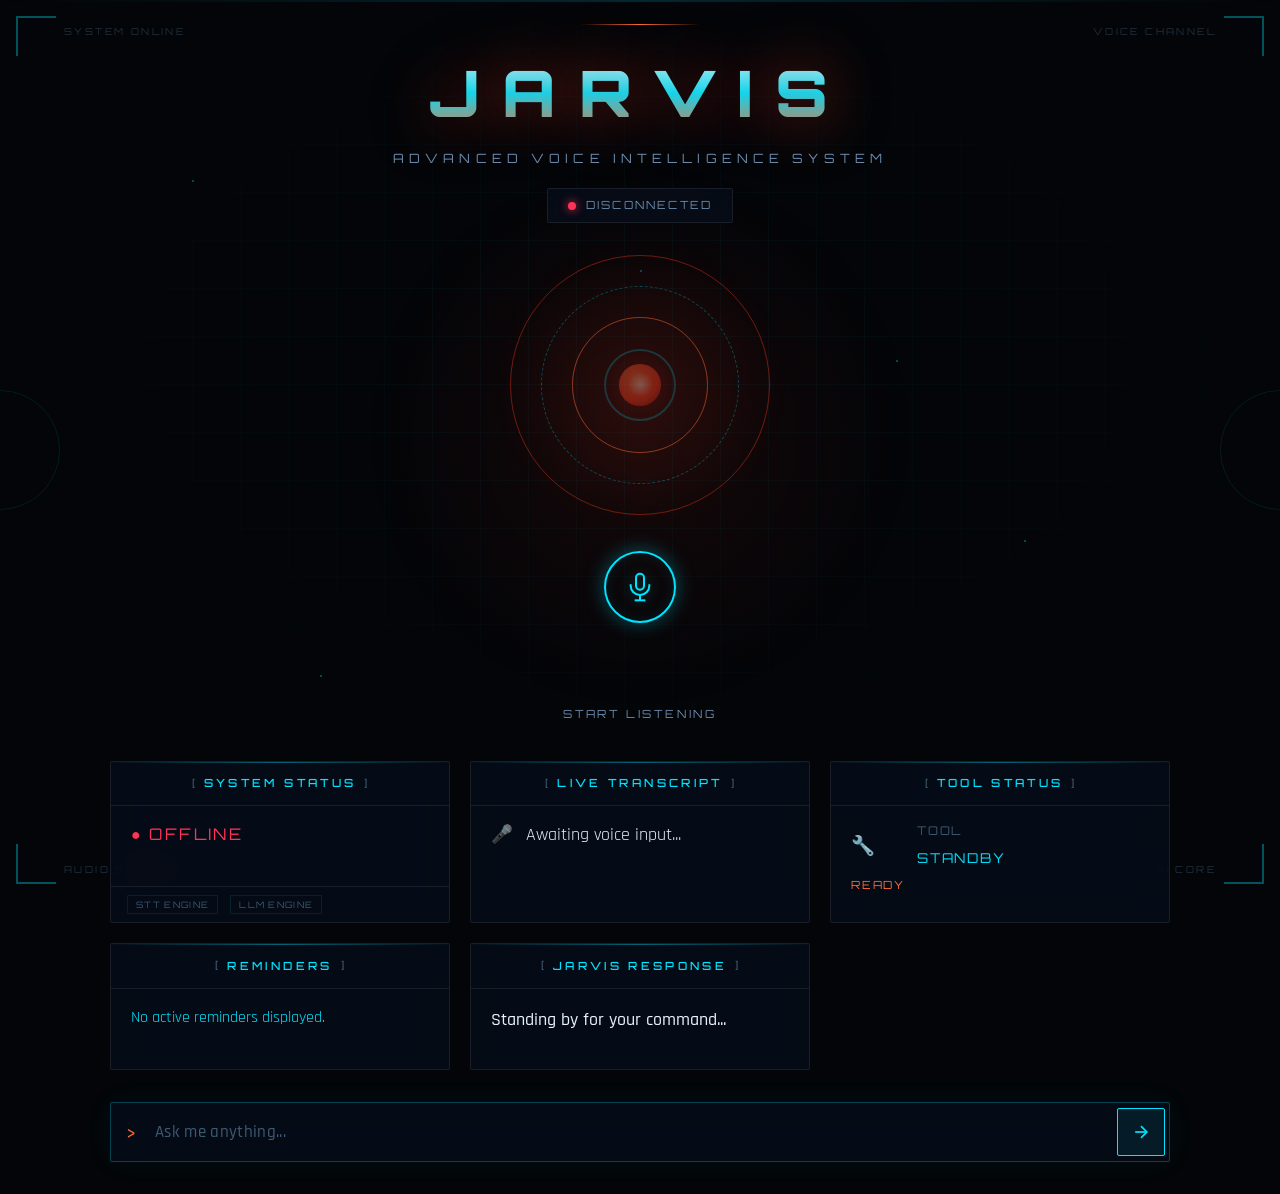
==== frontend/index.html @ 0ac38033 "Improve voice assistant and add Groq pipeline" ====
<!DOCTYPE html>
<html lang="en">

<head>
    <meta charset="UTF-8">
    <meta name="viewport" content="width=device-width, initial-scale=1.0">
    <title>JARVIS — Voice Assistant</title>
    <link rel="preconnect" href="https://fonts.googleapis.com">
    <link rel="preconnect" href="https://fonts.gstatic.com" crossorigin>
    <link href="https://fonts.googleapis.com/css2?family=Orbitron:wght@400;500;700;900&family=Rajdhani:wght@300;400;500;600;700&display=swap" rel="stylesheet">
    <link rel="stylesheet" href="style.css">
</head>

<body class="state-disconnected">

    <div class="hud-background">
        <div class="grid-overlay"></div>
        <div class="radial-glow"></div>
        <div class="scan-line"></div>
        <div class="particle p1"></div>
        <div class="particle p2"></div>
        <div class="particle p3"></div>
        <div class="particle p4"></div>
        <div class="particle p5"></div>
    </div>

    <div class="corner-bracket tl"></div>
    <div class="corner-bracket tr"></div>
    <div class="corner-bracket bl"></div>
    <div class="corner-bracket br"></div>

    <div class="hud-label hud-label-tl">SYSTEM ONLINE</div>
    <div class="hud-label hud-label-tr">VOICE CHANNEL</div>
    <div class="hud-label hud-label-bl">AUDIO STREAM</div>
    <div class="hud-label hud-label-br">AI CORE</div>

    <div class="hud-ring hud-ring-left"></div>
    <div class="hud-ring hud-ring-right"></div>

    <div class="app-container">

        <header class="hero">
            <div class="hero-line"></div>
            <h1 class="hero-title">JARVIS</h1>
            <p class="hero-subtitle">ADVANCED VOICE INTELLIGENCE SYSTEM</p>
            <div class="connection-bar">
                <span class="connection-dot" id="connectionDot"></span>
                <span class="connection-label" id="status">DISCONNECTED</span>
            </div>
        </header>

        <main class="main-content">

            <section class="core-section">
                <div class="ai-core" id="aiCore">
                    <div class="core-outer-glow"></div>
                    <div class="core-ring ring-1"></div>
                    <div class="core-ring ring-2"></div>
                    <div class="core-ring ring-3"></div>
                    <div class="core-ring ring-4"></div>
                    <div class="core-center">
                        <div class="core-pulse"></div>
                    </div>
                </div>

                <button id="voiceButton" class="mic-button" type="button" aria-label="Toggle microphone">
                    <span class="mic-button-ring"></span>
                    <span class="mic-icon">
                        <svg viewBox="0 0 24 24" fill="none" stroke="currentColor" stroke-width="1.5">
                            <path d="M12 2a3 3 0 0 1 3 3v6a3 3 0 0 1-6 0V5a3 3 0 0 1 3-3z"/>
                            <path d="M19 10v1a7 7 0 0 1-14 0v-1"/>
                            <line x1="12" y1="18" x2="12" y2="22"/>
                            <line x1="8" y1="22" x2="16" y2="22"/>
                        </svg>
                    </span>
                    <span class="mic-label" id="micLabel">START LISTENING</span>
                </button>
            </section>

            <section class="panels-grid">

                <div class="panel status-panel">
                    <div class="panel-header">
                        <span class="panel-bracket">[</span>
                        <h2>SYSTEM STATUS</h2>
                        <span class="panel-bracket">]</span>
                    </div>
                    <div class="panel-body">
                        <p class="system-status" id="systemStatus">● OFFLINE</p>
                    </div>
                    <div class="panel-footer">
                        <span class="hud-tag">STT ENGINE</span>
                        <span class="hud-tag">LLM ENGINE</span>
                    </div>
                </div>

                <div class="panel transcript-panel">
                    <div class="panel-header">
                        <span class="panel-bracket">[</span>
                        <h2>LIVE TRANSCRIPT</h2>
                        <span class="panel-bracket">]</span>
                    </div>
                    <div class="panel-body panel-scanlines">
                        <div id="liveTranscript" class="transcript-content">
                            <span class="transcript-prefix">🎤</span>
                            <span class="transcript-text">Awaiting voice input...</span>
                        </div>
                    </div>
                </div>

                <div class="panel tool-panel">
                    <div class="panel-header">
                        <span class="panel-bracket">[</span>
                        <h2>TOOL STATUS</h2>
                        <span class="panel-bracket">]</span>
                    </div>
                    <div class="panel-body panel-scanlines">
                        <div id="toolStatus" class="tool-status-content">
                            <span class="tool-icon">🔧</span>
                            <span class="tool-label">TOOL</span>
                            <span class="tool-name" id="toolName">STANDBY</span>
                            <span class="tool-state" id="toolState">READY</span>
                        </div>
                    </div>
                </div>

                <div class="panel reminder-panel">
                    <div class="panel-header">
                        <span class="panel-bracket">[</span>
                        <h2>REMINDERS</h2>
                        <span class="panel-bracket">]</span>
                    </div>
                    <div class="panel-body panel-scanlines">
                        <div id="reminderFeed" class="reminder-feed">
                            No active reminders displayed.
                        </div>
                    </div>
                </div>

                <div class="panel response-panel">
                    <div class="panel-header">
                        <span class="panel-bracket">[</span>
                        <h2>JARVIS RESPONSE</h2>
                        <span class="panel-bracket">]</span>
                    </div>
                    <div class="panel-body panel-scanlines">
                        <div id="response" class="response-content">
                            Standing by for your command...
                        </div>
                    </div>
                </div>

            </section>

        </main>

        <footer class="command-bar">
            <div class="command-bar-inner">
                <span class="command-prompt">&gt;</span>
                <input
                    type="text"
                    id="messageInput"
                    placeholder="Ask me anything..."
                    autocomplete="off"
                >
                <button id="sendButton" type="button" aria-label="Send message">
                    <svg viewBox="0 0 24 24" fill="none" stroke="currentColor" stroke-width="2">
                        <line x1="5" y1="12" x2="19" y2="12"/>
                        <polyline points="12 5 19 12 12 19"/>
                    </svg>
                </button>
            </div>
        </footer>

    </div>

    <script src="app.js"></script>

</body>

</html>
---- frontend/style.css ----
/* ============================================================
   JARVIS — Futuristic Voice Assistant UI
   ============================================================ */

:root {
    --bg-deep: #030508;
    --bg-navy: #0a0e1a;
    --bg-panel: rgba(8, 14, 28, 0.72);
    --reactor-red: #ff3b1f;
    --reactor-orange: #ff6b35;
    --reactor-glow: rgba(255, 59, 31, 0.55);
    --holo-cyan: #00e5ff;
    --holo-blue: #1a8cff;
    --holo-glow: rgba(0, 229, 255, 0.35);
    --text-primary: #e8f4ff;
    --text-muted: #6b8aab;
    --text-dim: #3d5a73;
    --border-glow: rgba(0, 229, 255, 0.25);
    --glass-border: rgba(255, 255, 255, 0.08);
    --success: #00ff88;
    --warning: #ffaa00;
    --error: #ff3355;
    --font-display: "Orbitron", sans-serif;
    --font-body: "Rajdhani", sans-serif;
}

*,
*::before,
*::after {
    box-sizing: border-box;
    margin: 0;
    padding: 0;
}

html {
    font-size: 16px;
    scroll-behavior: smooth;
}

body {
    font-family: var(--font-body);
    background: var(--bg-deep);
    color: var(--text-primary);
    min-height: 100vh;
    overflow-x: hidden;
    line-height: 1.5;
}

/* ============================================================
   BACKGROUND & HUD DECORATIONS
   ============================================================ */

.hud-background {
    position: fixed;
    inset: 0;
    z-index: 0;
    pointer-events: none;
    overflow: hidden;
}

.grid-overlay {
    position: absolute;
    inset: 0;
    background-image:
        linear-gradient(rgba(0, 229, 255, 0.03) 1px, transparent 1px),
        linear-gradient(90deg, rgba(0, 229, 255, 0.03) 1px, transparent 1px);
    background-size: 48px 48px;
    mask-image: radial-gradient(ellipse 80% 70% at 50% 40%, black 20%, transparent 75%);
}

.radial-glow {
    position: absolute;
    top: 15%;
    left: 50%;
    transform: translateX(-50%);
    width: 600px;
    height: 600px;
    background: radial-gradient(circle, rgba(255, 59, 31, 0.08) 0%, transparent 65%);
    transition: opacity 0.6s ease, transform 0.6s ease;
}

.scan-line {
    position: absolute;
    left: 0;
    right: 0;
    height: 2px;
    background: linear-gradient(90deg, transparent, var(--holo-cyan), transparent);
    opacity: 0.15;
    animation: scanLine 8s linear infinite;
}

@keyframes scanLine {
    0% { top: -2px; opacity: 0; }
    10% { opacity: 0.15; }
    90% { opacity: 0.15; }
    100% { top: 100%; opacity: 0; }
}

.particle {
    position: absolute;
    width: 2px;
    height: 2px;
    background: var(--holo-cyan);
    border-radius: 50%;
    opacity: 0.4;
    animation: floatParticle 12s ease-in-out infinite;
}

.p1 { top: 20%; left: 15%; animation-delay: 0s; }
.p2 { top: 60%; left: 80%; animation-delay: -3s; }
.p3 { top: 40%; left: 70%; animation-delay: -6s; }
.p4 { top: 75%; left: 25%; animation-delay: -2s; }
.p5 { top: 30%; left: 50%; animation-delay: -8s; }

@keyframes floatParticle {
    0%, 100% { transform: translate(0, 0); opacity: 0.2; }
    50% { transform: translate(20px, -30px); opacity: 0.6; }
}

.corner-bracket {
    position: fixed;
    width: 40px;
    height: 40px;
    z-index: 1;
    pointer-events: none;
    border-color: var(--holo-cyan);
    border-style: solid;
    opacity: 0.35;
}

.corner-bracket.tl { top: 16px; left: 16px; border-width: 2px 0 0 2px; }
.corner-bracket.tr { top: 16px; right: 16px; border-width: 2px 2px 0 0; }
.corner-bracket.bl { bottom: 16px; left: 16px; border-width: 0 0 2px 2px; }
.corner-bracket.br { bottom: 16px; right: 16px; border-width: 0 2px 2px 0; }

.hud-label {
    position: fixed;
    font-family: var(--font-display);
    font-size: 0.6rem;
    letter-spacing: 0.25em;
    color: var(--text-dim);
    z-index: 1;
    pointer-events: none;
    opacity: 0.5;
}

.hud-label-tl { top: 24px; left: 64px; }
.hud-label-tr { top: 24px; right: 64px; }
.hud-label-bl { bottom: 24px; left: 64px; }
.hud-label-br { bottom: 24px; right: 64px; }

.hud-ring {
    position: fixed;
    width: 120px;
    height: 120px;
    border: 1px solid rgba(0, 229, 255, 0.1);
    border-radius: 50%;
    z-index: 0;
    pointer-events: none;
    top: 50%;
    transform: translateY(-50%);
}

.hud-ring-left {
    left: -60px;
    animation: hudRingSpin 20s linear infinite;
}

.hud-ring-right {
    right: -60px;
    animation: hudRingSpin 25s linear infinite reverse;
}

@keyframes hudRingSpin {
    from { transform: translateY(-50%) rotate(0deg); }
    to { transform: translateY(-50%) rotate(360deg); }
}

/* ============================================================
   LAYOUT
   ============================================================ */

.app-container {
    position: relative;
    z-index: 2;
    max-width: 1100px;
    margin: 0 auto;
    padding: 24px 20px 32px;
    min-height: 100vh;
    display: flex;
    flex-direction: column;
}

/* ============================================================
   HERO HEADER
   ============================================================ */

.hero {
    text-align: center;
    margin-bottom: 32px;
}

.hero-line {
    width: 120px;
    height: 1px;
    margin: 0 auto 20px;
    background: linear-gradient(90deg, transparent, var(--reactor-orange), transparent);
}

.hero-title {
    font-family: var(--font-display);
    font-size: clamp(2.5rem, 8vw, 4rem);
    font-weight: 900;
    letter-spacing: 0.35em;
    background: linear-gradient(180deg, #fff 0%, var(--holo-cyan) 50%, var(--reactor-orange) 100%);
    -webkit-background-clip: text;
    -webkit-text-fill-color: transparent;
    background-clip: text;
    text-shadow: 0 0 60px var(--reactor-glow);
    margin-bottom: 8px;
}

.hero-subtitle {
    font-family: var(--font-display);
    font-size: clamp(0.65rem, 2vw, 0.8rem);
    letter-spacing: 0.4em;
    color: var(--text-muted);
    margin-bottom: 20px;
}

.connection-bar {
    display: inline-flex;
    align-items: center;
    gap: 10px;
    padding: 8px 20px;
    background: var(--bg-panel);
    border: 1px solid var(--glass-border);
    border-radius: 2px;
    backdrop-filter: blur(12px);
}

.connection-dot {
    width: 8px;
    height: 8px;
    border-radius: 50%;
    background: var(--error);
    box-shadow: 0 0 8px var(--error);
    transition: background 0.3s, box-shadow 0.3s;
}

.connection-label {
    font-family: var(--font-display);
    font-size: 0.7rem;
    letter-spacing: 0.2em;
    color: var(--text-muted);
}

/* Connection states */
body.state-connected .connection-dot,
body.state-listening .connection-dot,
body.state-processing .connection-dot,
body.state-speaking .connection-dot {
    background: var(--success);
    box-shadow: 0 0 10px var(--success);
}

body.state-connecting .connection-dot {
    background: var(--warning);
    box-shadow: 0 0 10px var(--warning);
    animation: pulseDot 1s ease-in-out infinite;
}

body.state-disconnected .connection-dot,
body.state-error .connection-dot {
    background: var(--error);
    box-shadow: 0 0 10px var(--error);
}

body.state-error .connection-dot {
    animation: pulseDot 0.8s ease-in-out infinite;
}

@keyframes pulseDot {
    0%, 100% { opacity: 1; transform: scale(1); }
    50% { opacity: 0.5; transform: scale(0.85); }
}

/* ============================================================
   AI CORE
   ============================================================ */

.core-section {
    display: flex;
    flex-direction: column;
    align-items: center;
    margin-bottom: 40px;
}

.ai-core {
    position: relative;
    width: clamp(180px, 35vw, 260px);
    height: clamp(180px, 35vw, 260px);
    margin-bottom: 36px;
}

.core-outer-glow {
    position: absolute;
    inset: -20px;
    border-radius: 50%;
    background: radial-gradient(circle, var(--reactor-glow) 0%, transparent 70%);
    opacity: 0.5;
    transition: opacity 0.5s ease;
}

.core-ring {
    position: absolute;
    border-radius: 50%;
    border: 1px solid transparent;
}

.ring-1 {
    inset: 0;
    border-color: rgba(255, 59, 31, 0.4);
    animation: ringRotate 12s linear infinite;
}

.ring-2 {
    inset: 12%;
    border-color: rgba(0, 229, 255, 0.3);
    border-style: dashed;
    animation: ringRotate 8s linear infinite reverse;
}

.ring-3 {
    inset: 24%;
    border-color: rgba(255, 107, 53, 0.5);
    animation: ringRotate 15s linear infinite;
}

.ring-4 {
    inset: 36%;
    border-color: rgba(0, 229, 255, 0.2);
    border-width: 2px;
    animation: ringRotate 6s linear infinite reverse;
}

@keyframes ringRotate {
    from { transform: rotate(0deg); }
    to { transform: rotate(360deg); }
}

.core-center {
    position: absolute;
    inset: 42%;
    border-radius: 50%;
    background: radial-gradient(circle at 40% 35%, var(--reactor-orange), var(--reactor-red) 60%, #8b1500);
    box-shadow:
        0 0 30px var(--reactor-glow),
        0 0 60px rgba(255, 59, 31, 0.3),
        inset 0 0 20px rgba(255, 200, 100, 0.4);
    animation: coreIdlePulse 3s ease-in-out infinite;
}

.core-pulse {
    position: absolute;
    inset: 20%;
    border-radius: 50%;
    background: radial-gradient(circle, rgba(255, 255, 255, 0.6) 0%, transparent 70%);
    animation: coreInnerPulse 2s ease-in-out infinite;
}

@keyframes coreIdlePulse {
    0%, 100% { transform: scale(1); box-shadow: 0 0 30px var(--reactor-glow), 0 0 60px rgba(255, 59, 31, 0.3), inset 0 0 20px rgba(255, 200, 100, 0.4); }
    50% { transform: scale(1.05); box-shadow: 0 0 40px var(--reactor-glow), 0 0 80px rgba(255, 59, 31, 0.4), inset 0 0 25px rgba(255, 200, 100, 0.5); }
}

@keyframes coreInnerPulse {
    0%, 100% { opacity: 0.6; transform: scale(1); }
    50% { opacity: 1; transform: scale(1.1); }
}

/* Core state: listening */
body.state-listening .core-outer-glow {
    opacity: 1;
}

body.state-listening .ring-1 { animation-duration: 4s; border-color: rgba(255, 59, 31, 0.8); }
body.state-listening .ring-2 { animation-duration: 3s; }
body.state-listening .ring-3 { animation-duration: 5s; }
body.state-listening .core-center {
    animation: coreListenPulse 0.8s ease-in-out infinite;
}

@keyframes coreListenPulse {
    0%, 100% { transform: scale(1); box-shadow: 0 0 50px var(--reactor-glow), 0 0 100px rgba(255, 59, 31, 0.5); }
    50% { transform: scale(1.08); box-shadow: 0 0 70px var(--reactor-glow), 0 0 120px rgba(255, 59, 31, 0.6); }
}

/* Core state: speaking */
body.state-speaking .core-center {
    animation: coreSpeakPulse 0.5s ease-in-out infinite;
    background: radial-gradient(circle at 40% 35%, var(--holo-cyan), var(--holo-blue) 60%, #003366);
    box-shadow: 0 0 50px var(--holo-glow), 0 0 80px rgba(0, 229, 255, 0.4);
}

body.state-speaking .ring-1 { border-color: rgba(0, 229, 255, 0.6); animation-duration: 3s; }
body.state-speaking .ring-2 { border-color: rgba(0, 229, 255, 0.4); }

@keyframes coreSpeakPulse {
    0%, 100% { transform: scale(1); }
    50% { transform: scale(1.06); }
}

/* Core state: connecting */
body.state-connecting .core-center {
    animation: coreConnectPulse 1.5s ease-in-out infinite;
    opacity: 0.7;
}

@keyframes coreConnectPulse {
    0%, 100% { opacity: 0.5; }
    50% { opacity: 0.9; }
}

/* Core state: disconnected/error */
body.state-disconnected .core-center,
body.state-error .core-center {
    opacity: 0.4;
    animation: none;
    box-shadow: 0 0 20px rgba(255, 51, 85, 0.3);
}

body.state-disconnected .core-outer-glow,
body.state-error .core-outer-glow {
    opacity: 0.2;
}

/* ============================================================
   MICROPHONE BUTTON
   ============================================================ */

.mic-button {
    position: relative;
    display: flex;
    flex-direction: column;
    align-items: center;
    gap: 12px;
    padding: 0;
    border: none;
    background: transparent;
    cursor: pointer;
    color: var(--text-primary);
    font-family: var(--font-display);
    transition: transform 0.2s ease;
}

.mic-button:hover {
    transform: scale(1.03);
}

.mic-button:active {
    transform: scale(0.98);
}

.mic-button-ring {
    position: absolute;
    top: 0;
    left: 50%;
    transform: translateX(-50%);
    width: 72px;
    height: 72px;
    border-radius: 50%;
    border: 2px solid var(--holo-cyan);
    box-shadow: 0 0 20px var(--holo-glow), inset 0 0 15px rgba(0, 229, 255, 0.1);
    transition: border-color 0.3s, box-shadow 0.3s;
    pointer-events: none;
}

.mic-icon {
    display: flex;
    align-items: center;
    justify-content: center;
    width: 72px;
    height: 72px;
    color: var(--holo-cyan);
    filter: drop-shadow(0 0 8px var(--holo-glow));
    transition: color 0.3s, filter 0.3s;
}

.mic-icon svg {
    width: 32px;
    height: 32px;
}

.mic-label {
    font-size: 0.7rem;
    letter-spacing: 0.25em;
    color: var(--text-muted);
    margin-top: 72px;
    transition: color 0.3s;
}

.mic-button:hover .mic-button-ring {
    border-color: var(--reactor-orange);
    box-shadow: 0 0 30px var(--reactor-glow);
}

.mic-button:hover .mic-icon {
    color: var(--reactor-orange);
}

body.state-listening .mic-button-ring {
    border-color: var(--reactor-red);
    box-shadow: 0 0 35px var(--reactor-glow);
    animation: micRingPulse 1s ease-in-out infinite;
}

body.state-listening .mic-icon {
    color: var(--reactor-orange);
    filter: drop-shadow(0 0 12px var(--reactor-glow));
}

body.state-listening .mic-label {
    color: var(--reactor-orange);
}

@keyframes micRingPulse {
    0%, 100% { transform: translateX(-50%) scale(1); }
    50% { transform: translateX(-50%) scale(1.06); }
}

/* ============================================================
   PANELS
   ============================================================ */

.main-content {
    flex: 1;
}

.panels-grid {
    display: grid;
    grid-template-columns: 1fr;
    gap: 20px;
    width: 100%;
}

@media (min-width: 768px) {
    .panels-grid {
        grid-template-columns: 1fr 1fr;
    }

    .response-panel {
        grid-column: 1 / -1;
    }
}

.panel {
    background: var(--bg-panel);
    border: 1px solid var(--glass-border);
    border-radius: 2px;
    backdrop-filter: blur(16px);
    overflow: hidden;
    position: relative;
}

.panel::before {
    content: "";
    position: absolute;
    top: 0;
    left: 0;
    right: 0;
    height: 1px;
    background: linear-gradient(90deg, transparent, var(--holo-cyan), transparent);
    opacity: 0.4;
}

.panel-header {
    display: flex;
    align-items: center;
    justify-content: center;
    gap: 8px;
    padding: 12px 16px;
    border-bottom: 1px solid var(--glass-border);
}

.panel-header h2 {
    font-family: var(--font-display);
    font-size: 0.7rem;
    font-weight: 500;
    letter-spacing: 0.3em;
    color: var(--holo-cyan);
}

.panel-bracket {
    color: var(--text-dim);
    font-family: var(--font-display);
    font-size: 0.8rem;
}

.panel-body {
    padding: 16px 20px;
    min-height: 80px;
}

.panel-scanlines {
    position: relative;
}

.panel-scanlines::after {
    content: "";
    position: absolute;
    inset: 0;
    background: repeating-linear-gradient(
        0deg,
        transparent,
        transparent 2px,
        rgba(0, 0, 0, 0.08) 2px,
        rgba(0, 0, 0, 0.08) 4px
    );
    pointer-events: none;
    opacity: 0.5;
}

.panel-footer {
    display: flex;
    gap: 12px;
    padding: 8px 16px;
    border-top: 1px solid var(--glass-border);
}

.hud-tag {
    font-family: var(--font-display);
    font-size: 0.55rem;
    letter-spacing: 0.15em;
    color: var(--text-dim);
    padding: 2px 8px;
    border: 1px solid rgba(0, 229, 255, 0.1);
    border-radius: 1px;
}

.system-status {
    font-family: var(--font-display);
    font-size: 1rem;
    letter-spacing: 0.15em;
    color: var(--text-muted);
    transition: color 0.3s;
}

body.state-connected .system-status { color: var(--success); }
body.state-listening .system-status { color: var(--reactor-orange); }
body.state-processing .system-status { color: var(--warning); }
body.state-speaking .system-status { color: var(--holo-cyan); }
body.state-disconnected .system-status { color: var(--error); }
body.state-error .system-status { color: var(--error); }
body.state-connecting .system-status { color: var(--warning); }

/* Transcript */
.transcript-content {
    font-size: 1.1rem;
    font-weight: 400;
    color: var(--text-primary);
    transition: color 0.3s, opacity 0.3s;
}

.transcript-content.interim .transcript-text {
    color: var(--holo-cyan);
    opacity: 0.85;
    font-style: italic;
}

.transcript-content.final .transcript-text {
    color: var(--text-primary);
    font-style: normal;
}

.transcript-prefix {
    margin-right: 8px;
    opacity: 0.7;
}

/* Response */
.response-content {
    font-size: 1.15rem;
    font-weight: 500;
    color: var(--text-primary);
    line-height: 1.6;
    animation: fadeIn 0.4s ease;
}

@keyframes fadeIn {
    from { opacity: 0; transform: translateY(4px); }
    to { opacity: 1; transform: translateY(0); }
}

/* ============================================================
   COMMAND BAR
   ============================================================ */

.command-bar {
    margin-top: 32px;
    width: 100%;
}

.command-bar-inner {
    display: flex;
    align-items: center;
    gap: 12px;
    padding: 4px 4px 4px 16px;
    background: var(--bg-panel);
    border: 1px solid var(--border-glow);
    border-radius: 2px;
    backdrop-filter: blur(16px);
    box-shadow: 0 0 30px rgba(0, 229, 255, 0.05);
    transition: border-color 0.3s, box-shadow 0.3s;
}

.command-bar-inner:focus-within {
    border-color: var(--holo-cyan);
    box-shadow: 0 0 40px var(--holo-glow);
}

.command-prompt {
    font-family: var(--font-display);
    color: var(--reactor-orange);
    font-size: 1rem;
    flex-shrink: 0;
}

#messageInput {
    flex: 1;
    min-width: 0;
    padding: 14px 8px;
    background: transparent;
    border: none;
    outline: none;
    font-family: var(--font-body);
    font-size: 1.05rem;
    font-weight: 500;
    color: var(--text-primary);
    letter-spacing: 0.02em;
}

#messageInput::placeholder {
    color: var(--text-dim);
}

#sendButton {
    display: flex;
    align-items: center;
    justify-content: center;
    width: 48px;
    height: 48px;
    flex-shrink: 0;
    border: 1px solid var(--holo-cyan);
    border-radius: 2px;
    background: rgba(0, 229, 255, 0.08);
    color: var(--holo-cyan);
    cursor: pointer;
    transition: background 0.2s, box-shadow 0.2s, transform 0.2s;
}

#sendButton svg {
    width: 20px;
    height: 20px;
}

#sendButton:hover {
    background: rgba(0, 229, 255, 0.18);
    box-shadow: 0 0 20px var(--holo-glow);
    transform: translateX(2px);
}

#sendButton:active {
    transform: translateX(0) scale(0.96);
}

/* ============================================================
   RESPONSIVE
   ============================================================ */

@media (max-width: 600px) {
    .app-container {
        padding: 16px 12px 24px;
    }

    .hero-title {
        letter-spacing: 0.2em;
    }

    .hero-subtitle {
        letter-spacing: 0.25em;
    }

    .hud-label,
    .hud-ring,
    .corner-bracket {
        display: none;
    }

    .panel-body {
        padding: 12px 14px;
        min-height: 64px;
    }

    .transcript-content,
    .response-content {
        font-size: 1rem;
    }
}

@media (min-width: 1024px) {
    .panels-grid {
        grid-template-columns: 1fr 1fr 1fr;
    }

    .response-panel {
        grid-column: auto;
    }
}

/* ============================================================
   TOOL & REMINDER PANELS
   ============================================================ */

.tool-status-content {
    display: grid;
    grid-template-columns: auto 1fr;
    gap: 8px 12px;
    align-items: center;
    font-family: var(--font-display);
    font-size: 0.75rem;
    letter-spacing: 0.15em;
}

.tool-icon {
    grid-row: span 2;
    font-size: 1.2rem;
}

.tool-label {
    color: var(--text-dim);
}

.tool-name {
    color: var(--holo-cyan);
    font-size: 0.85rem;
}

.tool-state {
    color: var(--reactor-orange);
    font-size: 0.7rem;
}

.tool-status-content.executing .tool-state {
    color: var(--warning);
    animation: pulseDot 1s ease-in-out infinite;
}

.tool-status-content.completed .tool-state {
    color: var(--success);
}

.tool-status-content.error .tool-state {
    color: var(--error);
}

.reminder-feed {
    font-size: 1rem;
    line-height: 1.6;
    color: var(--holo-cyan);
}

.reminder-feed .reminder-item {
    padding: 8px 0;
    border-bottom: 1px solid var(--glass-border);
}

.reminder-feed .reminder-item:last-child {
    border-bottom: none;
}
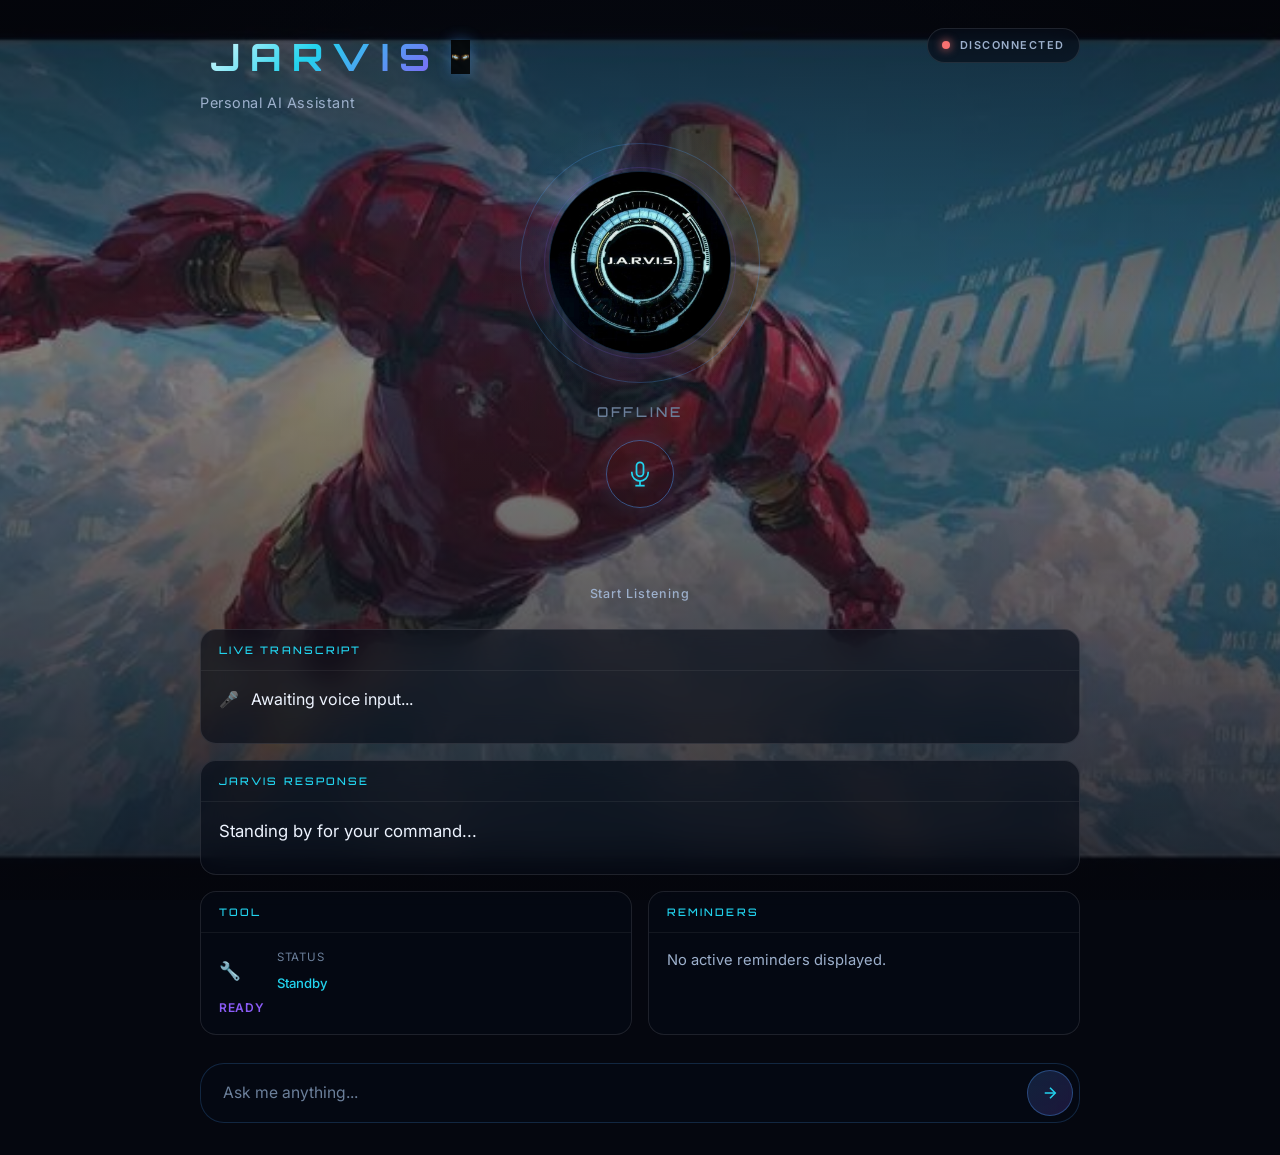
==== commit d9e55654: "Refine JARVIS frontend UI" ====
--- a/frontend/index.html
+++ b/frontend/index.html
@@ -7,65 +7,71 @@
     <title>JARVIS — Voice Assistant</title>
     <link rel="preconnect" href="https://fonts.googleapis.com">
     <link rel="preconnect" href="https://fonts.gstatic.com" crossorigin>
-    <link href="https://fonts.googleapis.com/css2?family=Orbitron:wght@400;500;700;900&family=Rajdhani:wght@300;400;500;600;700&display=swap" rel="stylesheet">
+    <link href="https://fonts.googleapis.com/css2?family=Inter:wght@300;400;500;600;700&family=Orbitron:wght@500;700;900&display=swap" rel="stylesheet">
     <link rel="stylesheet" href="style.css">
 </head>
 
 <body class="state-disconnected">
 
-    <div class="hud-background">
-        <div class="grid-overlay"></div>
-        <div class="radial-glow"></div>
-        <div class="scan-line"></div>
-        <div class="particle p1"></div>
-        <div class="particle p2"></div>
-        <div class="particle p3"></div>
-        <div class="particle p4"></div>
-        <div class="particle p5"></div>
+    <div class="scene-background" aria-hidden="true">
+        <img
+            src="assets/background.png"
+            alt=""
+            class="scene-background-image"
+            fetchpriority="high"
+        >
+        <div class="scene-overlay"></div>
     </div>
-
-    <div class="corner-bracket tl"></div>
-    <div class="corner-bracket tr"></div>
-    <div class="corner-bracket bl"></div>
-    <div class="corner-bracket br"></div>
-
-    <div class="hud-label hud-label-tl">SYSTEM ONLINE</div>
-    <div class="hud-label hud-label-tr">VOICE CHANNEL</div>
-    <div class="hud-label hud-label-bl">AUDIO STREAM</div>
-    <div class="hud-label hud-label-br">AI CORE</div>
-
-    <div class="hud-ring hud-ring-left"></div>
-    <div class="hud-ring hud-ring-right"></div>
 
     <div class="app-container">
 
-        <header class="hero">
-            <div class="hero-line"></div>
-            <h1 class="hero-title">JARVIS</h1>
-            <p class="hero-subtitle">ADVANCED VOICE INTELLIGENCE SYSTEM</p>
-            <div class="connection-bar">
-                <span class="connection-dot" id="connectionDot"></span>
+        <header class="app-header">
+            <div class="brand-block">
+                <div class="brand-row">
+                    <h1 class="brand-title">JARVIS</h1>
+                    <img
+                        src="assets/jarvis-brand.png"
+                        alt=""
+                        class="identity-eyes"
+                        width="32"
+                        height="40"
+                        aria-hidden="true"
+                    >
+                </div>
+                <p class="brand-tagline">Personal AI Assistant</p>
+            </div>
+
+            <div class="connection-pill" role="status" aria-live="polite">
+                <span class="connection-dot" id="connectionDot" aria-hidden="true"></span>
                 <span class="connection-label" id="status">DISCONNECTED</span>
             </div>
         </header>
 
         <main class="main-content">
 
-            <section class="core-section">
-                <div class="ai-core" id="aiCore">
-                    <div class="core-outer-glow"></div>
-                    <div class="core-ring ring-1"></div>
-                    <div class="core-ring ring-2"></div>
-                    <div class="core-ring ring-3"></div>
-                    <div class="core-ring ring-4"></div>
-                    <div class="core-center">
-                        <div class="core-pulse"></div>
+            <section class="voice-section" aria-label="Voice interaction">
+                <div class="voice-orb" id="aiCore">
+                    <div class="voice-orb-glow" aria-hidden="true"></div>
+                    <div class="voice-orb-ring voice-orb-ring-1" aria-hidden="true"></div>
+                    <div class="voice-orb-ring voice-orb-ring-2" aria-hidden="true"></div>
+                    <div class="voice-orb-core">
+                        <img
+                            src="assets/jarvis-interface.png"
+                            alt=""
+                            class="voice-orb-image"
+                            width="180"
+                            height="180"
+                            aria-hidden="true"
+                        >
                     </div>
                 </div>
 
+                <p class="voice-status" id="voiceStatus" aria-live="polite">Offline</p>
+                <p class="system-status" id="systemStatus" aria-hidden="true">● OFFLINE</p>
+
                 <button id="voiceButton" class="mic-button" type="button" aria-label="Toggle microphone">
-                    <span class="mic-button-ring"></span>
-                    <span class="mic-icon">
+                    <span class="mic-button-glow" aria-hidden="true"></span>
+                    <span class="mic-icon" aria-hidden="true">
                         <svg viewBox="0 0 24 24" fill="none" stroke="currentColor" stroke-width="1.5">
                             <path d="M12 2a3 3 0 0 1 3 3v6a3 3 0 0 1-6 0V5a3 3 0 0 1 3-3z"/>
                             <path d="M19 10v1a7 7 0 0 1-14 0v-1"/>
@@ -73,81 +79,60 @@
                             <line x1="8" y1="22" x2="16" y2="22"/>
                         </svg>
                     </span>
-                    <span class="mic-label" id="micLabel">START LISTENING</span>
+                    <span class="mic-label" id="micLabel">Start Listening</span>
                 </button>
             </section>
 
-            <section class="panels-grid">
+            <section class="conversation-section" aria-label="Conversation">
 
-                <div class="panel status-panel">
-                    <div class="panel-header">
-                        <span class="panel-bracket">[</span>
-                        <h2>SYSTEM STATUS</h2>
-                        <span class="panel-bracket">]</span>
-                    </div>
-                    <div class="panel-body">
-                        <p class="system-status" id="systemStatus">● OFFLINE</p>
-                    </div>
-                    <div class="panel-footer">
-                        <span class="hud-tag">STT ENGINE</span>
-                        <span class="hud-tag">LLM ENGINE</span>
-                    </div>
-                </div>
-
-                <div class="panel transcript-panel">
-                    <div class="panel-header">
-                        <span class="panel-bracket">[</span>
-                        <h2>LIVE TRANSCRIPT</h2>
-                        <span class="panel-bracket">]</span>
-                    </div>
-                    <div class="panel-body panel-scanlines">
-                        <div id="liveTranscript" class="transcript-content">
-                            <span class="transcript-prefix">🎤</span>
+                <article class="glass-card transcript-card">
+                    <header class="card-header">
+                        <h2>Live Transcript</h2>
+                    </header>
+                    <div class="card-body">
+                        <div id="liveTranscript" class="transcript-content" aria-live="polite">
+                            <span class="transcript-prefix" aria-hidden="true">🎤</span>
                             <span class="transcript-text">Awaiting voice input...</span>
                         </div>
                     </div>
-                </div>
+                </article>
 
-                <div class="panel tool-panel">
-                    <div class="panel-header">
-                        <span class="panel-bracket">[</span>
-                        <h2>TOOL STATUS</h2>
-                        <span class="panel-bracket">]</span>
-                    </div>
-                    <div class="panel-body panel-scanlines">
-                        <div id="toolStatus" class="tool-status-content">
-                            <span class="tool-icon">🔧</span>
-                            <span class="tool-label">TOOL</span>
-                            <span class="tool-name" id="toolName">STANDBY</span>
-                            <span class="tool-state" id="toolState">READY</span>
-                        </div>
-                    </div>
-                </div>
-
-                <div class="panel reminder-panel">
-                    <div class="panel-header">
-                        <span class="panel-bracket">[</span>
-                        <h2>REMINDERS</h2>
-                        <span class="panel-bracket">]</span>
-                    </div>
-                    <div class="panel-body panel-scanlines">
-                        <div id="reminderFeed" class="reminder-feed">
-                            No active reminders displayed.
-                        </div>
-                    </div>
-                </div>
-
-                <div class="panel response-panel">
-                    <div class="panel-header">
-                        <span class="panel-bracket">[</span>
-                        <h2>JARVIS RESPONSE</h2>
-                        <span class="panel-bracket">]</span>
-                    </div>
-                    <div class="panel-body panel-scanlines">
-                        <div id="response" class="response-content">
+                <article class="glass-card response-card">
+                    <header class="card-header">
+                        <h2>JARVIS Response</h2>
+                    </header>
+                    <div class="card-body">
+                        <div id="response" class="response-content" aria-live="polite">
                             Standing by for your command...
                         </div>
                     </div>
+                </article>
+
+                <div class="meta-row">
+                    <article class="glass-card meta-card tool-panel">
+                        <header class="card-header">
+                            <h2>Tool</h2>
+                        </header>
+                        <div class="card-body">
+                            <div id="toolStatus" class="tool-status-content">
+                                <span class="tool-icon" aria-hidden="true">🔧</span>
+                                <span class="tool-label">Status</span>
+                                <span class="tool-name" id="toolName">Standby</span>
+                                <span class="tool-state" id="toolState">Ready</span>
+                            </div>
+                        </div>
+                    </article>
+
+                    <article class="glass-card meta-card reminder-panel">
+                        <header class="card-header">
+                            <h2>Reminders</h2>
+                        </header>
+                        <div class="card-body">
+                            <div id="reminderFeed" class="reminder-feed">
+                                No active reminders displayed.
+                            </div>
+                        </div>
+                    </article>
                 </div>
 
             </section>
@@ -156,7 +141,7 @@
 
         <footer class="command-bar">
             <div class="command-bar-inner">
-                <span class="command-prompt">&gt;</span>
+                <label class="visually-hidden" for="messageInput">Message JARVIS</label>
                 <input
                     type="text"
                     id="messageInput"
@@ -164,7 +149,7 @@
                     autocomplete="off"
                 >
                 <button id="sendButton" type="button" aria-label="Send message">
-                    <svg viewBox="0 0 24 24" fill="none" stroke="currentColor" stroke-width="2">
+                    <svg viewBox="0 0 24 24" fill="none" stroke="currentColor" stroke-width="2" aria-hidden="true">
                         <line x1="5" y1="12" x2="19" y2="12"/>
                         <polyline points="12 5 19 12 12 19"/>
                     </svg>
--- a/frontend/style.css
+++ b/frontend/style.css
@@ -1,27 +1,28 @@
 /* ============================================================
-   JARVIS — Futuristic Voice Assistant UI
+   JARVIS — Premium Voice Assistant UI
    ============================================================ */
 
 :root {
-    --bg-deep: #030508;
-    --bg-navy: #0a0e1a;
-    --bg-panel: rgba(8, 14, 28, 0.72);
-    --reactor-red: #ff3b1f;
-    --reactor-orange: #ff6b35;
-    --reactor-glow: rgba(255, 59, 31, 0.55);
-    --holo-cyan: #00e5ff;
-    --holo-blue: #1a8cff;
-    --holo-glow: rgba(0, 229, 255, 0.35);
-    --text-primary: #e8f4ff;
-    --text-muted: #6b8aab;
-    --text-dim: #3d5a73;
-    --border-glow: rgba(0, 229, 255, 0.25);
-    --glass-border: rgba(255, 255, 255, 0.08);
-    --success: #00ff88;
-    --warning: #ffaa00;
-    --error: #ff3355;
+    --bg-deep: #05070f;
+    --accent-blue: #4d9fff;
+    --accent-violet: #8b5cf6;
+    --accent-cyan: #22d3ee;
+    --accent-glow: rgba(77, 159, 255, 0.45);
+    --accent-violet-glow: rgba(139, 92, 246, 0.35);
+    --glass-bg: rgba(6, 10, 22, 0.62);
+    --glass-border: rgba(255, 255, 255, 0.1);
+    --text-primary: #eef4ff;
+    --text-secondary: #9db0cc;
+    --text-muted: #6b7f9a;
+    --success: #34d399;
+    --warning: #fbbf24;
+    --error: #f87171;
+    --radius-sm: 10px;
+    --radius-md: 16px;
+    --radius-lg: 24px;
     --font-display: "Orbitron", sans-serif;
-    --font-body: "Rajdhani", sans-serif;
+    --font-body: "Inter", system-ui, sans-serif;
+    --transition: 0.25s ease;
 }
 
 *,
@@ -43,137 +44,48 @@
     color: var(--text-primary);
     min-height: 100vh;
     overflow-x: hidden;
-    line-height: 1.5;
-}
-
-/* ============================================================
-   BACKGROUND & HUD DECORATIONS
-   ============================================================ */
-
-.hud-background {
+    line-height: 1.55;
+}
+
+.visually-hidden {
+    position: absolute;
+    width: 1px;
+    height: 1px;
+    padding: 0;
+    margin: -1px;
+    overflow: hidden;
+    clip: rect(0, 0, 0, 0);
+    white-space: nowrap;
+    border: 0;
+}
+
+/* ============================================================
+   BACKGROUND
+   ============================================================ */
+
+.scene-background {
     position: fixed;
     inset: 0;
     z-index: 0;
-    pointer-events: none;
     overflow: hidden;
 }
 
-.grid-overlay {
+.scene-background-image {
+    width: 100%;
+    height: 100%;
+    object-fit: cover;
+    object-position: center center;
+    transform: scale(1.02);
+}
+
+.scene-overlay {
     position: absolute;
     inset: 0;
-    background-image:
-        linear-gradient(rgba(0, 229, 255, 0.03) 1px, transparent 1px),
-        linear-gradient(90deg, rgba(0, 229, 255, 0.03) 1px, transparent 1px);
-    background-size: 48px 48px;
-    mask-image: radial-gradient(ellipse 80% 70% at 50% 40%, black 20%, transparent 75%);
-}
-
-.radial-glow {
-    position: absolute;
-    top: 15%;
-    left: 50%;
-    transform: translateX(-50%);
-    width: 600px;
-    height: 600px;
-    background: radial-gradient(circle, rgba(255, 59, 31, 0.08) 0%, transparent 65%);
-    transition: opacity 0.6s ease, transform 0.6s ease;
-}
-
-.scan-line {
-    position: absolute;
-    left: 0;
-    right: 0;
-    height: 2px;
-    background: linear-gradient(90deg, transparent, var(--holo-cyan), transparent);
-    opacity: 0.15;
-    animation: scanLine 8s linear infinite;
-}
-
-@keyframes scanLine {
-    0% { top: -2px; opacity: 0; }
-    10% { opacity: 0.15; }
-    90% { opacity: 0.15; }
-    100% { top: 100%; opacity: 0; }
-}
-
-.particle {
-    position: absolute;
-    width: 2px;
-    height: 2px;
-    background: var(--holo-cyan);
-    border-radius: 50%;
-    opacity: 0.4;
-    animation: floatParticle 12s ease-in-out infinite;
-}
-
-.p1 { top: 20%; left: 15%; animation-delay: 0s; }
-.p2 { top: 60%; left: 80%; animation-delay: -3s; }
-.p3 { top: 40%; left: 70%; animation-delay: -6s; }
-.p4 { top: 75%; left: 25%; animation-delay: -2s; }
-.p5 { top: 30%; left: 50%; animation-delay: -8s; }
-
-@keyframes floatParticle {
-    0%, 100% { transform: translate(0, 0); opacity: 0.2; }
-    50% { transform: translate(20px, -30px); opacity: 0.6; }
-}
-
-.corner-bracket {
-    position: fixed;
-    width: 40px;
-    height: 40px;
-    z-index: 1;
+    background:
+        linear-gradient(180deg, rgba(5, 7, 15, 0.72) 0%, rgba(5, 7, 15, 0.45) 35%, rgba(5, 7, 15, 0.82) 100%),
+        radial-gradient(ellipse 80% 60% at 50% 20%, rgba(77, 159, 255, 0.08), transparent 60%),
+        radial-gradient(ellipse 50% 40% at 85% 75%, rgba(139, 92, 246, 0.06), transparent 55%);
     pointer-events: none;
-    border-color: var(--holo-cyan);
-    border-style: solid;
-    opacity: 0.35;
-}
-
-.corner-bracket.tl { top: 16px; left: 16px; border-width: 2px 0 0 2px; }
-.corner-bracket.tr { top: 16px; right: 16px; border-width: 2px 2px 0 0; }
-.corner-bracket.bl { bottom: 16px; left: 16px; border-width: 0 0 2px 2px; }
-.corner-bracket.br { bottom: 16px; right: 16px; border-width: 0 2px 2px 0; }
-
-.hud-label {
-    position: fixed;
-    font-family: var(--font-display);
-    font-size: 0.6rem;
-    letter-spacing: 0.25em;
-    color: var(--text-dim);
-    z-index: 1;
-    pointer-events: none;
-    opacity: 0.5;
-}
-
-.hud-label-tl { top: 24px; left: 64px; }
-.hud-label-tr { top: 24px; right: 64px; }
-.hud-label-bl { bottom: 24px; left: 64px; }
-.hud-label-br { bottom: 24px; right: 64px; }
-
-.hud-ring {
-    position: fixed;
-    width: 120px;
-    height: 120px;
-    border: 1px solid rgba(0, 229, 255, 0.1);
-    border-radius: 50%;
-    z-index: 0;
-    pointer-events: none;
-    top: 50%;
-    transform: translateY(-50%);
-}
-
-.hud-ring-left {
-    left: -60px;
-    animation: hudRingSpin 20s linear infinite;
-}
-
-.hud-ring-right {
-    right: -60px;
-    animation: hudRingSpin 25s linear infinite reverse;
-}
-
-@keyframes hudRingSpin {
-    from { transform: translateY(-50%) rotate(0deg); }
-    to { transform: translateY(-50%) rotate(360deg); }
 }
 
 /* ============================================================
@@ -182,61 +94,83 @@
 
 .app-container {
     position: relative;
-    z-index: 2;
-    max-width: 1100px;
+    z-index: 1;
+    max-width: 920px;
     margin: 0 auto;
-    padding: 24px 20px 32px;
+    padding: 28px 20px 32px;
     min-height: 100vh;
     display: flex;
     flex-direction: column;
-}
-
-/* ============================================================
-   HERO HEADER
-   ============================================================ */
-
-.hero {
-    text-align: center;
-    margin-bottom: 32px;
-}
-
-.hero-line {
-    width: 120px;
-    height: 1px;
-    margin: 0 auto 20px;
-    background: linear-gradient(90deg, transparent, var(--reactor-orange), transparent);
-}
-
-.hero-title {
+    gap: 28px;
+}
+
+/* ============================================================
+   HEADER
+   ============================================================ */
+
+.app-header {
+    display: flex;
+    align-items: flex-start;
+    justify-content: space-between;
+    gap: 16px;
+}
+
+.brand-block {
+    min-width: 0;
+}
+
+.brand-row {
+    display: flex;
+    align-items: center;
+    gap: 10px;
+}
+
+.brand-title {
     font-family: var(--font-display);
-    font-size: clamp(2.5rem, 8vw, 4rem);
-    font-weight: 900;
-    letter-spacing: 0.35em;
-    background: linear-gradient(180deg, #fff 0%, var(--holo-cyan) 50%, var(--reactor-orange) 100%);
+    font-size: clamp(1.75rem, 5vw, 2.35rem);
+    font-weight: 700;
+    letter-spacing: 0.28em;
+    text-indent: 0.28em;
+    background: linear-gradient(135deg, #ffffff 0%, var(--accent-cyan) 45%, var(--accent-violet) 100%);
     -webkit-background-clip: text;
     -webkit-text-fill-color: transparent;
     background-clip: text;
-    text-shadow: 0 0 60px var(--reactor-glow);
-    margin-bottom: 8px;
-}
-
-.hero-subtitle {
-    font-family: var(--font-display);
-    font-size: clamp(0.65rem, 2vw, 0.8rem);
-    letter-spacing: 0.4em;
-    color: var(--text-muted);
-    margin-bottom: 20px;
-}
-
-.connection-bar {
+}
+
+.identity-eyes {
+    height: clamp(24px, 4.2vw, 34px);
+    width: auto;
+    flex-shrink: 0;
+    object-fit: contain;
+    opacity: 0.82;
+    filter: drop-shadow(0 0 8px rgba(77, 159, 255, 0.45));
+    transition: opacity var(--transition), filter var(--transition);
+}
+
+body.state-listening .identity-eyes,
+body.state-speaking .identity-eyes {
+    opacity: 1;
+    filter: drop-shadow(0 0 12px rgba(34, 211, 238, 0.8));
+}
+
+.brand-tagline {
+    margin-top: 6px;
+    font-size: 0.9rem;
+    font-weight: 400;
+    color: var(--text-secondary);
+    letter-spacing: 0.04em;
+}
+
+.connection-pill {
     display: inline-flex;
     align-items: center;
     gap: 10px;
-    padding: 8px 20px;
-    background: var(--bg-panel);
+    padding: 8px 14px;
+    background: var(--glass-bg);
     border: 1px solid var(--glass-border);
-    border-radius: 2px;
-    backdrop-filter: blur(12px);
+    border-radius: 999px;
+    backdrop-filter: blur(14px);
+    flex-shrink: 0;
 }
 
 .connection-dot {
@@ -244,18 +178,18 @@
     height: 8px;
     border-radius: 50%;
     background: var(--error);
-    box-shadow: 0 0 8px var(--error);
-    transition: background 0.3s, box-shadow 0.3s;
+    box-shadow: 0 0 10px var(--error);
+    transition: background var(--transition), box-shadow var(--transition);
 }
 
 .connection-label {
-    font-family: var(--font-display);
-    font-size: 0.7rem;
-    letter-spacing: 0.2em;
-    color: var(--text-muted);
-}
-
-/* Connection states */
+    font-size: 0.68rem;
+    font-weight: 600;
+    letter-spacing: 0.14em;
+    color: var(--text-secondary);
+    text-transform: uppercase;
+}
+
 body.state-connected .connection-dot,
 body.state-listening .connection-dot,
 body.state-processing .connection-dot,
@@ -267,7 +201,7 @@
 body.state-connecting .connection-dot {
     background: var(--warning);
     box-shadow: 0 0 10px var(--warning);
-    animation: pulseDot 1s ease-in-out infinite;
+    animation: pulseDot 1.2s ease-in-out infinite;
 }
 
 body.state-disconnected .connection-dot,
@@ -277,166 +211,196 @@
 }
 
 body.state-error .connection-dot {
-    animation: pulseDot 0.8s ease-in-out infinite;
+    animation: pulseDot 0.9s ease-in-out infinite;
 }
 
 @keyframes pulseDot {
     0%, 100% { opacity: 1; transform: scale(1); }
-    50% { opacity: 0.5; transform: scale(0.85); }
-}
-
-/* ============================================================
-   AI CORE
-   ============================================================ */
-
-.core-section {
+    50% { opacity: 0.55; transform: scale(0.88); }
+}
+
+/* ============================================================
+   VOICE SECTION
+   ============================================================ */
+
+.main-content {
+    flex: 1;
+    display: flex;
+    flex-direction: column;
+    gap: 28px;
+}
+
+.voice-section {
     display: flex;
     flex-direction: column;
     align-items: center;
-    margin-bottom: 40px;
-}
-
-.ai-core {
+    text-align: center;
+    gap: 18px;
+}
+
+.voice-orb {
     position: relative;
-    width: clamp(180px, 35vw, 260px);
-    height: clamp(180px, 35vw, 260px);
-    margin-bottom: 36px;
-}
-
-.core-outer-glow {
+    width: clamp(180px, 38vw, 240px);
+    height: clamp(180px, 38vw, 240px);
+    display: grid;
+    place-items: center;
+}
+
+.voice-orb-glow {
     position: absolute;
-    inset: -20px;
+    inset: -12%;
     border-radius: 50%;
-    background: radial-gradient(circle, var(--reactor-glow) 0%, transparent 70%);
-    opacity: 0.5;
-    transition: opacity 0.5s ease;
-}
-
-.core-ring {
+    background: radial-gradient(circle, var(--accent-glow) 0%, transparent 68%);
+    opacity: 0.35;
+    transition: opacity 0.4s ease, transform 0.4s ease;
+}
+
+.voice-orb-ring {
     position: absolute;
     border-radius: 50%;
     border: 1px solid transparent;
-}
-
-.ring-1 {
+    transition: border-color 0.4s ease, opacity 0.4s ease;
+}
+
+.voice-orb-ring-1 {
     inset: 0;
-    border-color: rgba(255, 59, 31, 0.4);
-    animation: ringRotate 12s linear infinite;
-}
-
-.ring-2 {
-    inset: 12%;
-    border-color: rgba(0, 229, 255, 0.3);
-    border-style: dashed;
-    animation: ringRotate 8s linear infinite reverse;
-}
-
-.ring-3 {
-    inset: 24%;
-    border-color: rgba(255, 107, 53, 0.5);
-    animation: ringRotate 15s linear infinite;
-}
-
-.ring-4 {
-    inset: 36%;
-    border-color: rgba(0, 229, 255, 0.2);
-    border-width: 2px;
-    animation: ringRotate 6s linear infinite reverse;
-}
-
-@keyframes ringRotate {
+    border-color: rgba(77, 159, 255, 0.25);
+}
+
+.voice-orb-ring-2 {
+    inset: 10%;
+    border-color: rgba(139, 92, 246, 0.18);
+}
+
+.voice-orb-core {
+    position: relative;
+    width: 76%;
+    height: 76%;
+    border-radius: 50%;
+    overflow: hidden;
+    border: 1px solid rgba(77, 159, 255, 0.22);
+    box-shadow:
+        0 0 28px rgba(77, 159, 255, 0.18),
+        inset 0 0 20px rgba(77, 159, 255, 0.06);
+    background: #000;
+}
+
+.voice-orb-image {
+    display: block;
+    width: 100%;
+    height: 100%;
+    object-fit: contain;
+    object-position: center;
+    transition: transform 0.4s ease, filter 0.4s ease;
+}
+
+.voice-status {
+    font-family: var(--font-display);
+    font-size: 0.85rem;
+    font-weight: 500;
+    letter-spacing: 0.22em;
+    text-transform: uppercase;
+    color: var(--text-secondary);
+    transition: color var(--transition);
+}
+
+.system-status {
+    position: absolute;
+    width: 1px;
+    height: 1px;
+    overflow: hidden;
+    clip: rect(0, 0, 0, 0);
+}
+
+body.state-connected .voice-status { color: var(--success); }
+body.state-listening .voice-status { color: var(--accent-cyan); }
+body.state-processing .voice-status { color: var(--warning); }
+body.state-speaking .voice-status { color: var(--accent-blue); }
+body.state-disconnected .voice-status { color: var(--text-muted); }
+body.state-error .voice-status { color: var(--error); }
+body.state-connecting .voice-status { color: var(--warning); }
+
+/* Voice orb state animations */
+
+body.state-listening .voice-orb-glow {
+    opacity: 0.85;
+    animation: listenGlow 1.6s ease-in-out infinite;
+}
+
+body.state-listening .voice-orb-ring-1 {
+    border-color: rgba(34, 211, 238, 0.55);
+    animation: ringPulse 1.6s ease-in-out infinite;
+}
+
+body.state-listening .voice-orb-image {
+    filter: brightness(1.1) saturate(1.15);
+}
+
+body.state-processing .voice-orb-glow {
+    opacity: 0.7;
+    background: radial-gradient(circle, var(--accent-violet-glow) 0%, transparent 68%);
+    animation: thinkGlow 2s ease-in-out infinite;
+}
+
+body.state-processing .voice-orb-ring-2 {
+    border-color: rgba(139, 92, 246, 0.45);
+    animation: ringSpin 6s linear infinite;
+}
+
+body.state-speaking .voice-orb-glow {
+    opacity: 0.75;
+    animation: speakGlow 0.9s ease-in-out infinite;
+}
+
+body.state-speaking .voice-orb-image {
+    animation: speakImage 0.9s ease-in-out infinite;
+}
+
+body.state-speaking .voice-orb-ring-1 {
+    border-color: rgba(77, 159, 255, 0.5);
+}
+
+body.state-error .voice-orb-glow {
+    opacity: 0.5;
+    background: radial-gradient(circle, rgba(248, 113, 113, 0.35) 0%, transparent 68%);
+}
+
+body.state-disconnected .voice-orb-glow {
+    opacity: 0.2;
+}
+
+@keyframes listenGlow {
+    0%, 100% { transform: scale(1); opacity: 0.65; }
+    50% { transform: scale(1.06); opacity: 0.95; }
+}
+
+@keyframes thinkGlow {
+    0%, 100% { opacity: 0.45; }
+    50% { opacity: 0.85; }
+}
+
+@keyframes speakGlow {
+    0%, 100% { transform: scale(1); }
+    50% { transform: scale(1.04); }
+}
+
+@keyframes speakImage {
+    0%, 100% { transform: scale(1); }
+    50% { transform: scale(1.03); }
+}
+
+@keyframes ringPulse {
+    0%, 100% { transform: scale(1); opacity: 1; }
+    50% { transform: scale(1.03); opacity: 0.75; }
+}
+
+@keyframes ringSpin {
     from { transform: rotate(0deg); }
     to { transform: rotate(360deg); }
 }
 
-.core-center {
-    position: absolute;
-    inset: 42%;
-    border-radius: 50%;
-    background: radial-gradient(circle at 40% 35%, var(--reactor-orange), var(--reactor-red) 60%, #8b1500);
-    box-shadow:
-        0 0 30px var(--reactor-glow),
-        0 0 60px rgba(255, 59, 31, 0.3),
-        inset 0 0 20px rgba(255, 200, 100, 0.4);
-    animation: coreIdlePulse 3s ease-in-out infinite;
-}
-
-.core-pulse {
-    position: absolute;
-    inset: 20%;
-    border-radius: 50%;
-    background: radial-gradient(circle, rgba(255, 255, 255, 0.6) 0%, transparent 70%);
-    animation: coreInnerPulse 2s ease-in-out infinite;
-}
-
-@keyframes coreIdlePulse {
-    0%, 100% { transform: scale(1); box-shadow: 0 0 30px var(--reactor-glow), 0 0 60px rgba(255, 59, 31, 0.3), inset 0 0 20px rgba(255, 200, 100, 0.4); }
-    50% { transform: scale(1.05); box-shadow: 0 0 40px var(--reactor-glow), 0 0 80px rgba(255, 59, 31, 0.4), inset 0 0 25px rgba(255, 200, 100, 0.5); }
-}
-
-@keyframes coreInnerPulse {
-    0%, 100% { opacity: 0.6; transform: scale(1); }
-    50% { opacity: 1; transform: scale(1.1); }
-}
-
-/* Core state: listening */
-body.state-listening .core-outer-glow {
-    opacity: 1;
-}
-
-body.state-listening .ring-1 { animation-duration: 4s; border-color: rgba(255, 59, 31, 0.8); }
-body.state-listening .ring-2 { animation-duration: 3s; }
-body.state-listening .ring-3 { animation-duration: 5s; }
-body.state-listening .core-center {
-    animation: coreListenPulse 0.8s ease-in-out infinite;
-}
-
-@keyframes coreListenPulse {
-    0%, 100% { transform: scale(1); box-shadow: 0 0 50px var(--reactor-glow), 0 0 100px rgba(255, 59, 31, 0.5); }
-    50% { transform: scale(1.08); box-shadow: 0 0 70px var(--reactor-glow), 0 0 120px rgba(255, 59, 31, 0.6); }
-}
-
-/* Core state: speaking */
-body.state-speaking .core-center {
-    animation: coreSpeakPulse 0.5s ease-in-out infinite;
-    background: radial-gradient(circle at 40% 35%, var(--holo-cyan), var(--holo-blue) 60%, #003366);
-    box-shadow: 0 0 50px var(--holo-glow), 0 0 80px rgba(0, 229, 255, 0.4);
-}
-
-body.state-speaking .ring-1 { border-color: rgba(0, 229, 255, 0.6); animation-duration: 3s; }
-body.state-speaking .ring-2 { border-color: rgba(0, 229, 255, 0.4); }
-
-@keyframes coreSpeakPulse {
-    0%, 100% { transform: scale(1); }
-    50% { transform: scale(1.06); }
-}
-
-/* Core state: connecting */
-body.state-connecting .core-center {
-    animation: coreConnectPulse 1.5s ease-in-out infinite;
-    opacity: 0.7;
-}
-
-@keyframes coreConnectPulse {
-    0%, 100% { opacity: 0.5; }
-    50% { opacity: 0.9; }
-}
-
-/* Core state: disconnected/error */
-body.state-disconnected .core-center,
-body.state-error .core-center {
-    opacity: 0.4;
-    animation: none;
-    box-shadow: 0 0 20px rgba(255, 51, 85, 0.3);
-}
-
-body.state-disconnected .core-outer-glow,
-body.state-error .core-outer-glow {
-    opacity: 0.2;
-}
-
-/* ============================================================
-   MICROPHONE BUTTON
+/* ============================================================
+   MICROPHONE
    ============================================================ */
 
 .mic-button {
@@ -444,35 +408,41 @@
     display: flex;
     flex-direction: column;
     align-items: center;
-    gap: 12px;
+    gap: 10px;
     padding: 0;
     border: none;
     background: transparent;
     cursor: pointer;
     color: var(--text-primary);
-    font-family: var(--font-display);
+    font-family: var(--font-body);
     transition: transform 0.2s ease;
 }
 
+.mic-button:focus-visible {
+    outline: 2px solid var(--accent-cyan);
+    outline-offset: 6px;
+    border-radius: var(--radius-sm);
+}
+
 .mic-button:hover {
-    transform: scale(1.03);
+    transform: translateY(-2px);
 }
 
 .mic-button:active {
-    transform: scale(0.98);
-}
-
-.mic-button-ring {
+    transform: translateY(0) scale(0.98);
+}
+
+.mic-button-glow {
     position: absolute;
     top: 0;
     left: 50%;
     transform: translateX(-50%);
-    width: 72px;
-    height: 72px;
+    width: 68px;
+    height: 68px;
     border-radius: 50%;
-    border: 2px solid var(--holo-cyan);
-    box-shadow: 0 0 20px var(--holo-glow), inset 0 0 15px rgba(0, 229, 255, 0.1);
-    transition: border-color 0.3s, box-shadow 0.3s;
+    border: 1.5px solid rgba(77, 159, 255, 0.45);
+    box-shadow: 0 0 20px rgba(77, 159, 255, 0.15);
+    transition: border-color var(--transition), box-shadow var(--transition);
     pointer-events: none;
 }
 
@@ -480,191 +450,124 @@
     display: flex;
     align-items: center;
     justify-content: center;
-    width: 72px;
-    height: 72px;
-    color: var(--holo-cyan);
-    filter: drop-shadow(0 0 8px var(--holo-glow));
-    transition: color 0.3s, filter 0.3s;
+    width: 68px;
+    height: 68px;
+    color: var(--accent-cyan);
+    filter: drop-shadow(0 0 6px rgba(34, 211, 238, 0.35));
+    transition: color var(--transition), filter var(--transition);
 }
 
 .mic-icon svg {
-    width: 32px;
-    height: 32px;
+    width: 28px;
+    height: 28px;
 }
 
 .mic-label {
-    font-size: 0.7rem;
-    letter-spacing: 0.25em;
-    color: var(--text-muted);
-    margin-top: 72px;
-    transition: color 0.3s;
-}
-
-.mic-button:hover .mic-button-ring {
-    border-color: var(--reactor-orange);
-    box-shadow: 0 0 30px var(--reactor-glow);
+    font-size: 0.78rem;
+    font-weight: 500;
+    letter-spacing: 0.08em;
+    color: var(--text-secondary);
+    margin-top: 68px;
+    transition: color var(--transition);
+}
+
+.mic-button:hover .mic-button-glow {
+    border-color: var(--accent-violet);
+    box-shadow: 0 0 24px var(--accent-violet-glow);
 }
 
 .mic-button:hover .mic-icon {
-    color: var(--reactor-orange);
-}
-
-body.state-listening .mic-button-ring {
-    border-color: var(--reactor-red);
-    box-shadow: 0 0 35px var(--reactor-glow);
-    animation: micRingPulse 1s ease-in-out infinite;
+    color: #c4b5fd;
+}
+
+body.state-listening .mic-button-glow {
+    border-color: var(--accent-cyan);
+    box-shadow: 0 0 28px rgba(34, 211, 238, 0.45);
+    animation: micPulse 1.4s ease-in-out infinite;
 }
 
 body.state-listening .mic-icon {
-    color: var(--reactor-orange);
-    filter: drop-shadow(0 0 12px var(--reactor-glow));
+    color: var(--accent-cyan);
+    filter: drop-shadow(0 0 10px rgba(34, 211, 238, 0.6));
 }
 
 body.state-listening .mic-label {
-    color: var(--reactor-orange);
-}
-
-@keyframes micRingPulse {
+    color: var(--accent-cyan);
+}
+
+body.state-processing .mic-button-glow {
+    border-color: var(--accent-violet);
+    box-shadow: 0 0 22px var(--accent-violet-glow);
+    animation: micThink 2s ease-in-out infinite;
+}
+
+body.state-speaking .mic-button-glow {
+    border-color: var(--accent-blue);
+    animation: micSpeak 0.9s ease-in-out infinite;
+}
+
+@keyframes micPulse {
     0%, 100% { transform: translateX(-50%) scale(1); }
-    50% { transform: translateX(-50%) scale(1.06); }
-}
-
-/* ============================================================
-   PANELS
-   ============================================================ */
-
-.main-content {
-    flex: 1;
-}
-
-.panels-grid {
-    display: grid;
-    grid-template-columns: 1fr;
-    gap: 20px;
-    width: 100%;
-}
-
-@media (min-width: 768px) {
-    .panels-grid {
-        grid-template-columns: 1fr 1fr;
-    }
-
-    .response-panel {
-        grid-column: 1 / -1;
-    }
-}
-
-.panel {
-    background: var(--bg-panel);
+    50% { transform: translateX(-50%) scale(1.07); }
+}
+
+@keyframes micThink {
+    0%, 100% { opacity: 0.7; }
+    50% { opacity: 1; }
+}
+
+@keyframes micSpeak {
+    0%, 100% { transform: translateX(-50%) scale(1); }
+    50% { transform: translateX(-50%) scale(1.04); }
+}
+
+/* ============================================================
+   CONVERSATION CARDS
+   ============================================================ */
+
+.conversation-section {
+    display: flex;
+    flex-direction: column;
+    gap: 16px;
+}
+
+.glass-card {
+    background: var(--glass-bg);
     border: 1px solid var(--glass-border);
-    border-radius: 2px;
+    border-radius: var(--radius-md);
     backdrop-filter: blur(16px);
     overflow: hidden;
-    position: relative;
-}
-
-.panel::before {
-    content: "";
-    position: absolute;
-    top: 0;
-    left: 0;
-    right: 0;
-    height: 1px;
-    background: linear-gradient(90deg, transparent, var(--holo-cyan), transparent);
-    opacity: 0.4;
-}
-
-.panel-header {
-    display: flex;
-    align-items: center;
-    justify-content: center;
-    gap: 8px;
-    padding: 12px 16px;
-    border-bottom: 1px solid var(--glass-border);
-}
-
-.panel-header h2 {
+}
+
+.card-header {
+    padding: 12px 18px;
+    border-bottom: 1px solid rgba(255, 255, 255, 0.06);
+}
+
+.card-header h2 {
     font-family: var(--font-display);
-    font-size: 0.7rem;
+    font-size: 0.65rem;
     font-weight: 500;
-    letter-spacing: 0.3em;
-    color: var(--holo-cyan);
-}
-
-.panel-bracket {
-    color: var(--text-dim);
-    font-family: var(--font-display);
-    font-size: 0.8rem;
-}
-
-.panel-body {
-    padding: 16px 20px;
-    min-height: 80px;
-}
-
-.panel-scanlines {
-    position: relative;
-}
-
-.panel-scanlines::after {
-    content: "";
-    position: absolute;
-    inset: 0;
-    background: repeating-linear-gradient(
-        0deg,
-        transparent,
-        transparent 2px,
-        rgba(0, 0, 0, 0.08) 2px,
-        rgba(0, 0, 0, 0.08) 4px
-    );
-    pointer-events: none;
-    opacity: 0.5;
-}
-
-.panel-footer {
-    display: flex;
-    gap: 12px;
-    padding: 8px 16px;
-    border-top: 1px solid var(--glass-border);
-}
-
-.hud-tag {
-    font-family: var(--font-display);
-    font-size: 0.55rem;
-    letter-spacing: 0.15em;
-    color: var(--text-dim);
-    padding: 2px 8px;
-    border: 1px solid rgba(0, 229, 255, 0.1);
-    border-radius: 1px;
-}
-
-.system-status {
-    font-family: var(--font-display);
+    letter-spacing: 0.2em;
+    text-transform: uppercase;
+    color: var(--accent-cyan);
+}
+
+.card-body {
+    padding: 16px 18px;
+    min-height: 72px;
+}
+
+.transcript-content {
     font-size: 1rem;
-    letter-spacing: 0.15em;
-    color: var(--text-muted);
-    transition: color 0.3s;
-}
-
-body.state-connected .system-status { color: var(--success); }
-body.state-listening .system-status { color: var(--reactor-orange); }
-body.state-processing .system-status { color: var(--warning); }
-body.state-speaking .system-status { color: var(--holo-cyan); }
-body.state-disconnected .system-status { color: var(--error); }
-body.state-error .system-status { color: var(--error); }
-body.state-connecting .system-status { color: var(--warning); }
-
-/* Transcript */
-.transcript-content {
-    font-size: 1.1rem;
     font-weight: 400;
     color: var(--text-primary);
-    transition: color 0.3s, opacity 0.3s;
+    transition: color var(--transition), opacity var(--transition);
 }
 
 .transcript-content.interim .transcript-text {
-    color: var(--holo-cyan);
-    opacity: 0.85;
+    color: var(--accent-cyan);
+    opacity: 0.9;
     font-style: italic;
 }
 
@@ -675,16 +578,15 @@
 
 .transcript-prefix {
     margin-right: 8px;
-    opacity: 0.7;
-}
-
-/* Response */
+    opacity: 0.65;
+}
+
 .response-content {
-    font-size: 1.15rem;
-    font-weight: 500;
+    font-size: 1.05rem;
+    font-weight: 400;
     color: var(--text-primary);
-    line-height: 1.6;
-    animation: fadeIn 0.4s ease;
+    line-height: 1.65;
+    animation: fadeIn 0.35s ease;
 }
 
 @keyframes fadeIn {
@@ -692,82 +594,162 @@
     to { opacity: 1; transform: translateY(0); }
 }
 
+.meta-row {
+    display: grid;
+    grid-template-columns: 1fr;
+    gap: 16px;
+}
+
+@media (min-width: 640px) {
+    .meta-row {
+        grid-template-columns: 1fr 1fr;
+    }
+}
+
+.meta-card .card-body {
+    min-height: 64px;
+}
+
+/* ============================================================
+   TOOL & REMINDER
+   ============================================================ */
+
+.tool-status-content {
+    display: grid;
+    grid-template-columns: auto 1fr;
+    gap: 6px 12px;
+    align-items: center;
+    font-size: 0.82rem;
+}
+
+.tool-icon {
+    grid-row: span 2;
+    font-size: 1.1rem;
+}
+
+.tool-label {
+    color: var(--text-muted);
+    font-size: 0.72rem;
+    text-transform: uppercase;
+    letter-spacing: 0.08em;
+}
+
+.tool-name {
+    color: var(--accent-cyan);
+    font-weight: 500;
+}
+
+.tool-state {
+    color: var(--accent-violet);
+    font-size: 0.75rem;
+    font-weight: 600;
+    letter-spacing: 0.06em;
+    text-transform: uppercase;
+}
+
+.tool-status-content.executing .tool-state {
+    color: var(--warning);
+    animation: pulseDot 1s ease-in-out infinite;
+}
+
+.tool-status-content.completed .tool-state {
+    color: var(--success);
+}
+
+.tool-status-content.error .tool-state {
+    color: var(--error);
+}
+
+.reminder-feed {
+    font-size: 0.92rem;
+    line-height: 1.55;
+    color: var(--text-secondary);
+}
+
+.reminder-feed .reminder-item {
+    padding: 8px 0;
+    border-bottom: 1px solid rgba(255, 255, 255, 0.06);
+    color: var(--accent-cyan);
+}
+
+.reminder-feed .reminder-item:last-child {
+    border-bottom: none;
+}
+
 /* ============================================================
    COMMAND BAR
    ============================================================ */
 
 .command-bar {
-    margin-top: 32px;
-    width: 100%;
+    margin-top: auto;
 }
 
 .command-bar-inner {
     display: flex;
     align-items: center;
-    gap: 12px;
-    padding: 4px 4px 4px 16px;
-    background: var(--bg-panel);
-    border: 1px solid var(--border-glow);
-    border-radius: 2px;
+    gap: 10px;
+    padding: 6px 6px 6px 18px;
+    background: var(--glass-bg);
+    border: 1px solid rgba(77, 159, 255, 0.2);
+    border-radius: var(--radius-lg);
     backdrop-filter: blur(16px);
-    box-shadow: 0 0 30px rgba(0, 229, 255, 0.05);
-    transition: border-color 0.3s, box-shadow 0.3s;
+    transition: border-color var(--transition), box-shadow var(--transition);
 }
 
 .command-bar-inner:focus-within {
-    border-color: var(--holo-cyan);
-    box-shadow: 0 0 40px var(--holo-glow);
-}
-
-.command-prompt {
-    font-family: var(--font-display);
-    color: var(--reactor-orange);
-    font-size: 1rem;
-    flex-shrink: 0;
+    border-color: rgba(34, 211, 238, 0.45);
+    box-shadow: 0 0 24px rgba(77, 159, 255, 0.12);
 }
 
 #messageInput {
     flex: 1;
     min-width: 0;
-    padding: 14px 8px;
+    padding: 12px 4px;
     background: transparent;
     border: none;
     outline: none;
     font-family: var(--font-body);
-    font-size: 1.05rem;
-    font-weight: 500;
+    font-size: 0.98rem;
     color: var(--text-primary);
-    letter-spacing: 0.02em;
 }
 
 #messageInput::placeholder {
-    color: var(--text-dim);
+    color: var(--text-muted);
+}
+
+#messageInput:focus-visible {
+    outline: none;
 }
 
 #sendButton {
     display: flex;
     align-items: center;
     justify-content: center;
-    width: 48px;
-    height: 48px;
+    width: 46px;
+    height: 46px;
     flex-shrink: 0;
-    border: 1px solid var(--holo-cyan);
-    border-radius: 2px;
-    background: rgba(0, 229, 255, 0.08);
-    color: var(--holo-cyan);
+    border: 1px solid rgba(77, 159, 255, 0.35);
+    border-radius: 50%;
+    background: linear-gradient(135deg, rgba(77, 159, 255, 0.18), rgba(139, 92, 246, 0.18));
+    color: var(--accent-cyan);
     cursor: pointer;
-    transition: background 0.2s, box-shadow 0.2s, transform 0.2s;
+    transition: background var(--transition), box-shadow var(--transition), transform var(--transition);
 }
 
 #sendButton svg {
-    width: 20px;
-    height: 20px;
+    width: 18px;
+    height: 18px;
 }
 
 #sendButton:hover {
-    background: rgba(0, 229, 255, 0.18);
-    box-shadow: 0 0 20px var(--holo-glow);
+    background: linear-gradient(135deg, rgba(77, 159, 255, 0.28), rgba(139, 92, 246, 0.28));
+    box-shadow: 0 0 18px rgba(77, 159, 255, 0.25);
     transform: translateX(2px);
+}
+
+#sendButton:focus-visible {
+    outline: 2px solid var(--accent-cyan);
+    outline-offset: 2px;
 }
 
 #sendButton:active {
@@ -780,101 +762,51 @@
 
 @media (max-width: 600px) {
     .app-container {
-        padding: 16px 12px 24px;
-    }
-
-    .hero-title {
-        letter-spacing: 0.2em;
-    }
-
-    .hero-subtitle {
-        letter-spacing: 0.25em;
-    }
-
-    .hud-label,
-    .hud-ring,
-    .corner-bracket {
-        display: none;
-    }
-
-    .panel-body {
-        padding: 12px 14px;
-        min-height: 64px;
+        padding: 20px 14px 24px;
+        gap: 22px;
+    }
+
+    .app-header {
+        flex-direction: column;
+        align-items: stretch;
+    }
+
+    .connection-pill {
+        align-self: flex-start;
+    }
+
+    .brand-title {
+        letter-spacing: 0.18em;
+        text-indent: 0.18em;
+    }
+
+    .identity-eyes {
+        height: 22px;
+    }
+
+    .card-body {
+        padding: 14px 16px;
+        min-height: 60px;
     }
 
     .transcript-content,
     .response-content {
-        font-size: 1rem;
-    }
-}
-
-@media (min-width: 1024px) {
-    .panels-grid {
-        grid-template-columns: 1fr 1fr 1fr;
-    }
-
-    .response-panel {
-        grid-column: auto;
-    }
-}
-
-/* ============================================================
-   TOOL & REMINDER PANELS
-   ============================================================ */
-
-.tool-status-content {
-    display: grid;
-    grid-template-columns: auto 1fr;
-    gap: 8px 12px;
-    align-items: center;
-    font-family: var(--font-display);
-    font-size: 0.75rem;
-    letter-spacing: 0.15em;
-}
-
-.tool-icon {
-    grid-row: span 2;
-    font-size: 1.2rem;
-}
-
-.tool-label {
-    color: var(--text-dim);
-}
-
-.tool-name {
-    color: var(--holo-cyan);
-    font-size: 0.85rem;
-}
-
-.tool-state {
-    color: var(--reactor-orange);
-    font-size: 0.7rem;
-}
-
-.tool-status-content.executing .tool-state {
-    color: var(--warning);
-    animation: pulseDot 1s ease-in-out infinite;
-}
-
-.tool-status-content.completed .tool-state {
-    color: var(--success);
-}
-
-.tool-status-content.error .tool-state {
-    color: var(--error);
-}
-
-.reminder-feed {
-    font-size: 1rem;
-    line-height: 1.6;
-    color: var(--holo-cyan);
-}
-
-.reminder-feed .reminder-item {
-    padding: 8px 0;
-    border-bottom: 1px solid var(--glass-border);
-}
-
-.reminder-feed .reminder-item:last-child {
-    border-bottom: none;
-}
+        font-size: 0.95rem;
+    }
+}
+
+@media (min-width: 900px) {
+    .scene-background-image {
+        object-position: 30% center;
+    }
+}
+
+@media (prefers-reduced-motion: reduce) {
+    *,
+    *::before,
+    *::after {
+        animation-duration: 0.01ms !important;
+        animation-iteration-count: 1 !important;
+        transition-duration: 0.01ms !important;
+    }
+}
